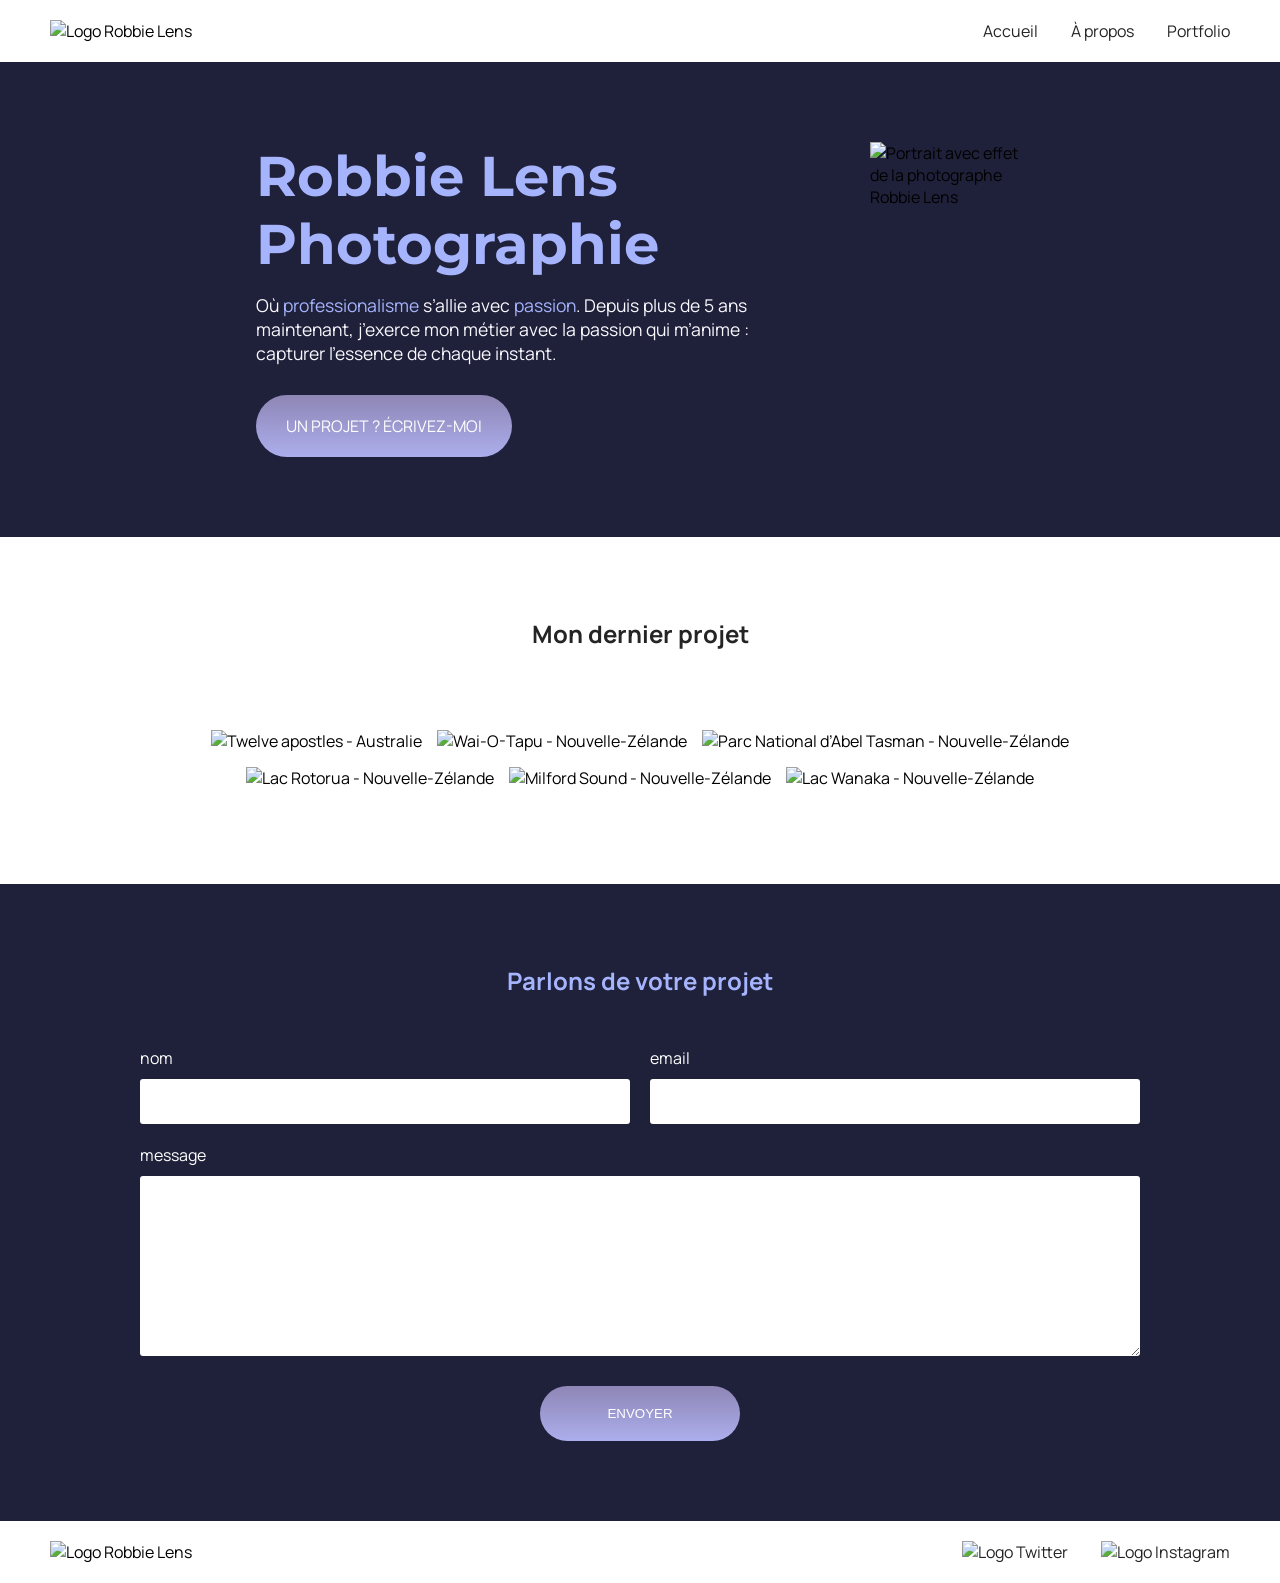
==== index.html @ 5a10c413 "Migrate Robbie Lens project from Rico-9" ====
<!DOCTYPE html>
<html lang="fr">

<head>
    <meta charset="utf-8" >
    <title>Accueil - Robbie Lens Photographie</title>
    <link href="style/style.css" rel="stylesheet" >
    <link href="style/index.css" rel="stylesheet" >
    <link rel="preconnect" href="https://fonts.googleapis.com">
    <link rel="preconnect" href="https://fonts.gstatic.com" crossorigin>
    <link href="https://fonts.googleapis.com/css2?family=Manrope&family=Montserrat&display=swap" rel="stylesheet">
</head>

<body>
    <header>
        <nav>
            <img src="https://raw.githubusercontent.com/Rico-9/Robbie-Lens/master/images/logo.png" alt="Logo Robbie Lens" >
            <div>
                <a href="index.html">Accueil</a>
                <a href="a-propos.html">À propos</a>
                <a href="portfolio.html">Portfolio</a>
            </div>
        </nav>
    </header>
    <main>
        <section class="accueil-introduction">
            <div>
                <h1>Robbie Lens Photographie</h1>
                <p>
                    Où <em>professionalisme</em> s’allie avec <em>passion</em>. Depuis
                    plus de 5 ans maintenant, j’exerce mon métier avec la passion
                    qui m’anime : capturer l’essence de chaque instant.
                </p>
                <a href="portfolio.html" class="cta">UN PROJET ? ÉCRIVEZ-MOI</a>
            </div>
            <img src="https://raw.githubusercontent.com/Rico-9/Robbie-Lens/master/images/robbie-lens.png" alt="Portrait avec effet de la photographe Robbie Lens" >
        </section>
        <section class="accueil-photos">
            <h2>Mon dernier projet</h2>
            <div>
                <img src="https://raw.githubusercontent.com/Rico-9/Robbie-Lens/master/images/accueil/element-1.png" alt="Twelve apostles - Australie" >
                <img src="https://raw.githubusercontent.com/Rico-9/Robbie-Lens/master/images/accueil/element-2.png" alt="Wai-O-Tapu - Nouvelle-Zélande" >
                <img src="https://raw.githubusercontent.com/Rico-9/Robbie-Lens/master/images/accueil/element-3.png" alt="Parc National d’Abel Tasman - Nouvelle-Zélande" >
            </div>
            <div>
                <img src="https://raw.githubusercontent.com/Rico-9/Robbie-Lens/master/images/accueil/element-4.png" alt="Lac Rotorua - Nouvelle-Zélande" >
                <img src="https://raw.githubusercontent.com/Rico-9/Robbie-Lens/master/images/accueil/element-5.png" alt="Milford Sound - Nouvelle-Zélande" >
                <img src="https://raw.githubusercontent.com/Rico-9/Robbie-Lens/master/images/accueil/element-6.png" alt="Lac Wanaka - Nouvelle-Zélande" >
            </div>
        </section>
        <section id="contact" class="section-contact">
            <h2>Parlons de votre projet</h2>
            <form method="get" action="">
                <div class="form-nom-email">
                    <div class="form-column">
                        <label for="nom">nom</label>
                        <input type="text" name="nom" id="nom" />
                    </div>
                    <div class="form-column">
                        <label for="email">email</label>
                        <input type="e-mail" name="email" id="email" />
                    </div>
                </div>
                <label for="message">message</label>
                <textarea name="message" id="message" rows="10"></textarea>
                <input type="submit" value="ENVOYER" class="cta" />
            </form>
        </section>
    </main>
    <footer>
        <img src="https://raw.githubusercontent.com/Rico-9/Robbie-Lens/master/images/logo.png" alt="Logo Robbie Lens" >
        <div>
            <a target="_blank" href="https://twitter.com/" class="lien-icone">
                <img src="https://raw.githubusercontent.com/Rico-9/Robbie-Lens/master/images/twitter.png" alt="Logo Twitter" >
            </a>
            <a target="_blank" href="https://www.instagram.com/" class="lien-icone">
                <img src="https://raw.githubusercontent.com/Rico-9/Robbie-Lens/master/images/instagram.png" alt="Logo Instagram" >
            </a>
        </div>
    </footer>
</body>

</html>
---- style/style.css ----
* {
  margin: 0;
}

body {
  font-family: 'Manrope', sans-serif;
  font-size: 1em;
  background-color: #1f2039;
}

a {
  color: #242424;
  text-decoration: none;
}

em {
  color: #a5b4fc;
  font-style: normal;
}

h1 {
  font-size: 3.5em;
  color: #a5b4fc;
  font-family: 'Montserrat', sans-serif;
}

h2 {
  color: #f9f8ff;
}

p,
li {
  font-size: 1.1em;
  color: #f9f8ff;
}

header,
footer {
  background-color: white;
  padding: 20px 50px;
}

.cta {
  display: inline-block;
  background: linear-gradient(#8e86b5, #acaeed);
  color: white;
  border-radius: 50px;
  padding: 20px 30px;
}

a:hover {
  text-decoration: underline;
}

.cta:hover {
  background: linear-gradient(#696484, #8788ba);
  text-decoration: none;
}

.lien-icone {
  margin-left: 30px;
}

.lien-icone:hover {
  opacity: 0.5;
}

section {
  padding: 80px;
}

footer,
nav {
  display: flex;
  flex-direction: row;
  align-items: center;
  justify-content: space-between;
}

nav a {
  margin-left: 30px;
}
---- style/index.css ----
.accueil-photos {
  background-color: white;
  padding: 80px;
}

.accueil-photos h2 {
  color: #242424;
  text-align: center;
  margin-bottom: 80px;
}

.accueil-photos div {
  display: flex;
  flex-direction: row;
  gap: 15px;
  justify-content: center;
  margin-bottom: 15px;
}

.accueil-introduction {
  display: flex;
  flex-direction: row;
  width: 60%;
  align-items: flex-start;
  margin: auto;
}

.accueil-introduction h1 {
  margin-bottom: 15px;
}

.accueil-introduction p {
  margin-bottom: 30px;
}

.accueil-introduction div {
  padding-right: 80px;
}

.section-contact h2 {
  color: #a5b4fc;
  text-align: center;
  margin-bottom: 50px;
}

form {
  display: flex;
  flex-direction: column;
  max-width: 1000px;
  margin: auto;
  color: white;
}

.form-nom-email {
  display: flex;
  flex-direction: row;
  gap: 20px;
}

.form-column {
  flex: 1;
  display: flex;
  flex-direction: column;
  margin-bottom: 20px;
}

input,
textarea {
  padding: 15px;
  border-radius: 3px;
  border: none;
}

label {
  margin-bottom: 10px;
}

input[type='submit'] {
  width: 200px;
  margin: auto;
  margin-top: 30px;
}

@media screen and (max-width: 996px) {
  .accueil-introduction {
    flex-direction: column;
    align-items: center;
    justify-content: center;
  }

  .accueil-introduction div {
    padding-right: 0;
    text-align: center;
    order: 2;
  }

  .accueil-introduction img {
    order: 1;
    margin-bottom: 20px;
    width: 100%;
  }

  .accueil-photos {
    padding: 20px;
  }

  .accueil-photos div {
    flex-direction: column;
  }

  .section-contact {
    padding: 50px 20px;
  }

  .form-nom-email {
    flex-direction: column;
    gap: 0;
  }
}
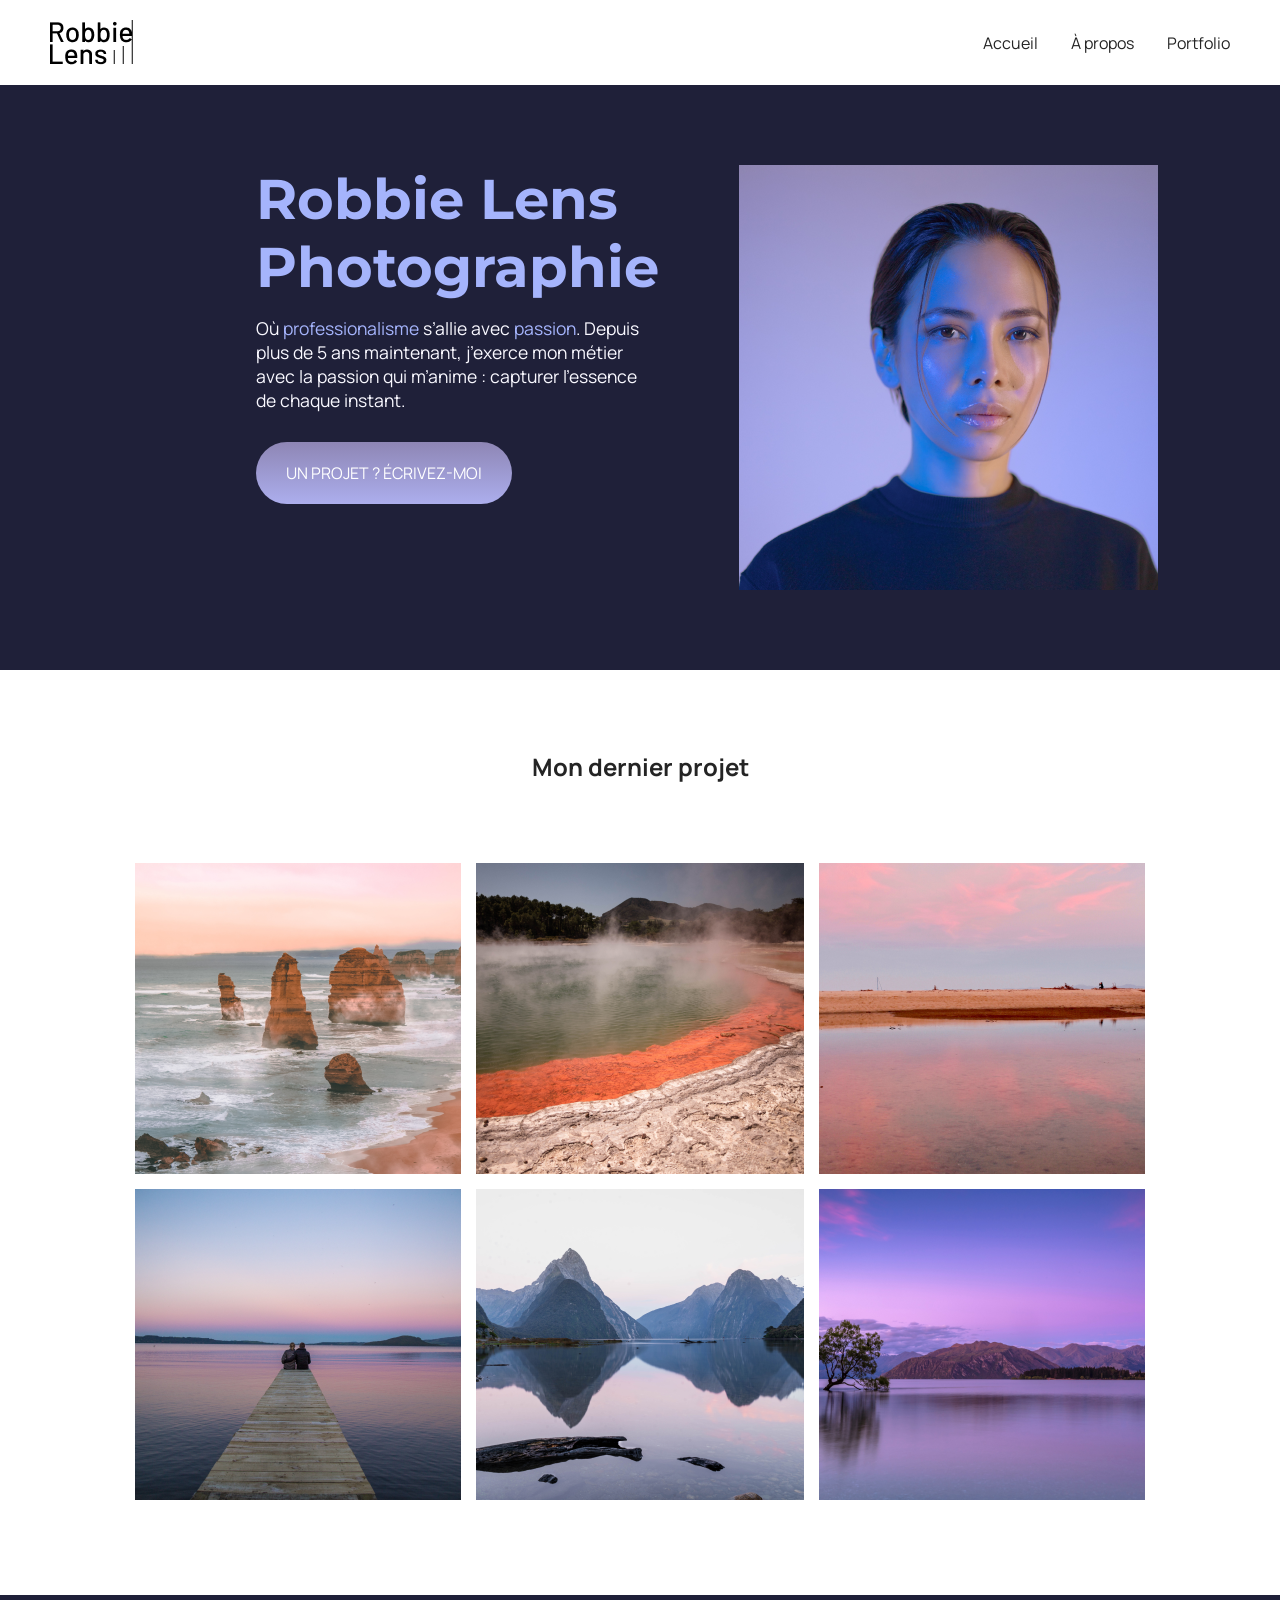
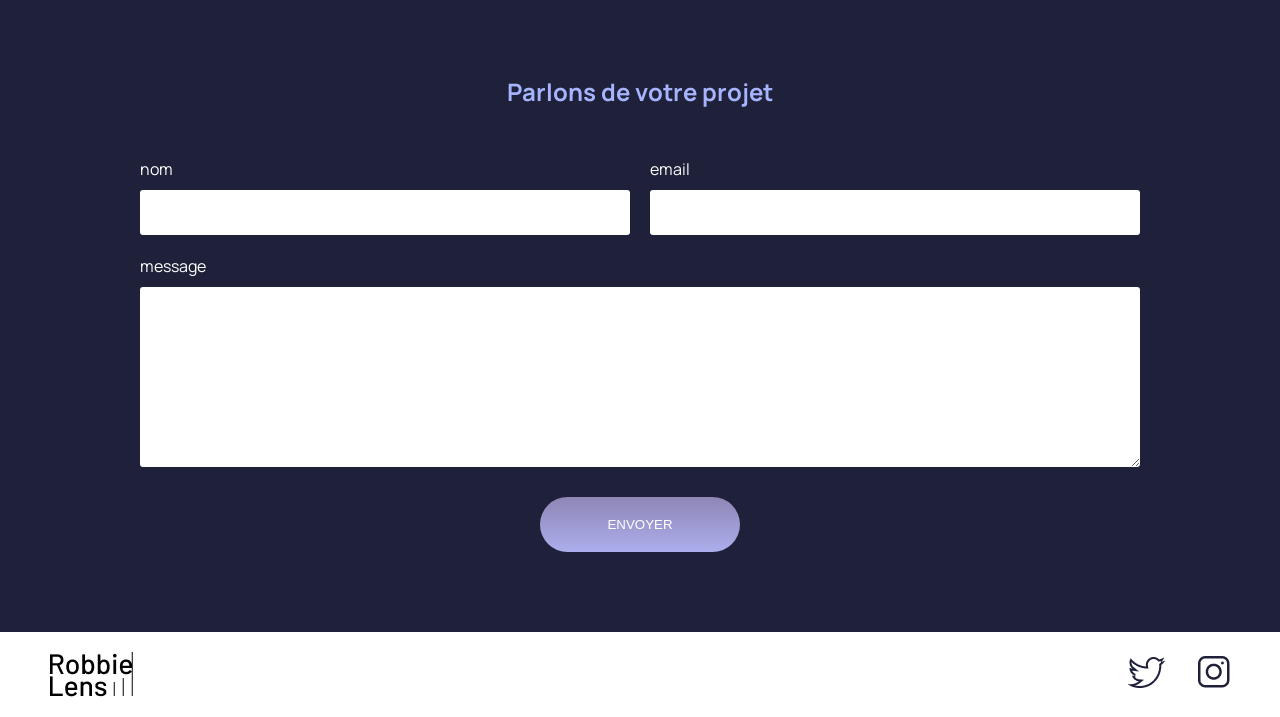
==== commit e553b40a: "Use local migrated assets in index.html" ====
--- a/index.html
+++ b/index.html
@@ -14,7 +14,7 @@
 <body>
     <header>
         <nav>
-            <img src="https://raw.githubusercontent.com/Rico-9/Robbie-Lens/master/images/logo.png" alt="Logo Robbie Lens" >
+            <img src="images/logo.png" alt="Logo Robbie Lens" >
             <div>
                 <a href="index.html">Accueil</a>
                 <a href="a-propos.html">À propos</a>
@@ -33,19 +33,19 @@
                 </p>
                 <a href="portfolio.html" class="cta">UN PROJET ? ÉCRIVEZ-MOI</a>
             </div>
-            <img src="https://raw.githubusercontent.com/Rico-9/Robbie-Lens/master/images/robbie-lens.png" alt="Portrait avec effet de la photographe Robbie Lens" >
+            <img src="images/robbie-lens.png" alt="Portrait avec effet de la photographe Robbie Lens" >
         </section>
         <section class="accueil-photos">
             <h2>Mon dernier projet</h2>
             <div>
-                <img src="https://raw.githubusercontent.com/Rico-9/Robbie-Lens/master/images/accueil/element-1.png" alt="Twelve apostles - Australie" >
-                <img src="https://raw.githubusercontent.com/Rico-9/Robbie-Lens/master/images/accueil/element-2.png" alt="Wai-O-Tapu - Nouvelle-Zélande" >
-                <img src="https://raw.githubusercontent.com/Rico-9/Robbie-Lens/master/images/accueil/element-3.png" alt="Parc National d’Abel Tasman - Nouvelle-Zélande" >
+                <img src="images/accueil/element-1.png" alt="Twelve apostles - Australie" >
+                <img src="images/accueil/element-2.png" alt="Wai-O-Tapu - Nouvelle-Zélande" >
+                <img src="images/accueil/element-3.png" alt="Parc National d’Abel Tasman - Nouvelle-Zélande" >
             </div>
             <div>
-                <img src="https://raw.githubusercontent.com/Rico-9/Robbie-Lens/master/images/accueil/element-4.png" alt="Lac Rotorua - Nouvelle-Zélande" >
-                <img src="https://raw.githubusercontent.com/Rico-9/Robbie-Lens/master/images/accueil/element-5.png" alt="Milford Sound - Nouvelle-Zélande" >
-                <img src="https://raw.githubusercontent.com/Rico-9/Robbie-Lens/master/images/accueil/element-6.png" alt="Lac Wanaka - Nouvelle-Zélande" >
+                <img src="images/accueil/element-4.png" alt="Lac Rotorua - Nouvelle-Zélande" >
+                <img src="images/accueil/element-5.png" alt="Milford Sound - Nouvelle-Zélande" >
+                <img src="images/accueil/element-6.png" alt="Lac Wanaka - Nouvelle-Zélande" >
             </div>
         </section>
         <section id="contact" class="section-contact">
@@ -68,13 +68,13 @@
         </section>
     </main>
     <footer>
-        <img src="https://raw.githubusercontent.com/Rico-9/Robbie-Lens/master/images/logo.png" alt="Logo Robbie Lens" >
+        <img src="images/logo.png" alt="Logo Robbie Lens" >
         <div>
             <a target="_blank" href="https://twitter.com/" class="lien-icone">
-                <img src="https://raw.githubusercontent.com/Rico-9/Robbie-Lens/master/images/twitter.png" alt="Logo Twitter" >
+                <img src="images/twitter.png" alt="Logo Twitter" >
             </a>
             <a target="_blank" href="https://www.instagram.com/" class="lien-icone">
-                <img src="https://raw.githubusercontent.com/Rico-9/Robbie-Lens/master/images/instagram.png" alt="Logo Instagram" >
+                <img src="images/instagram.png" alt="Logo Instagram" >
             </a>
         </div>
     </footer>
